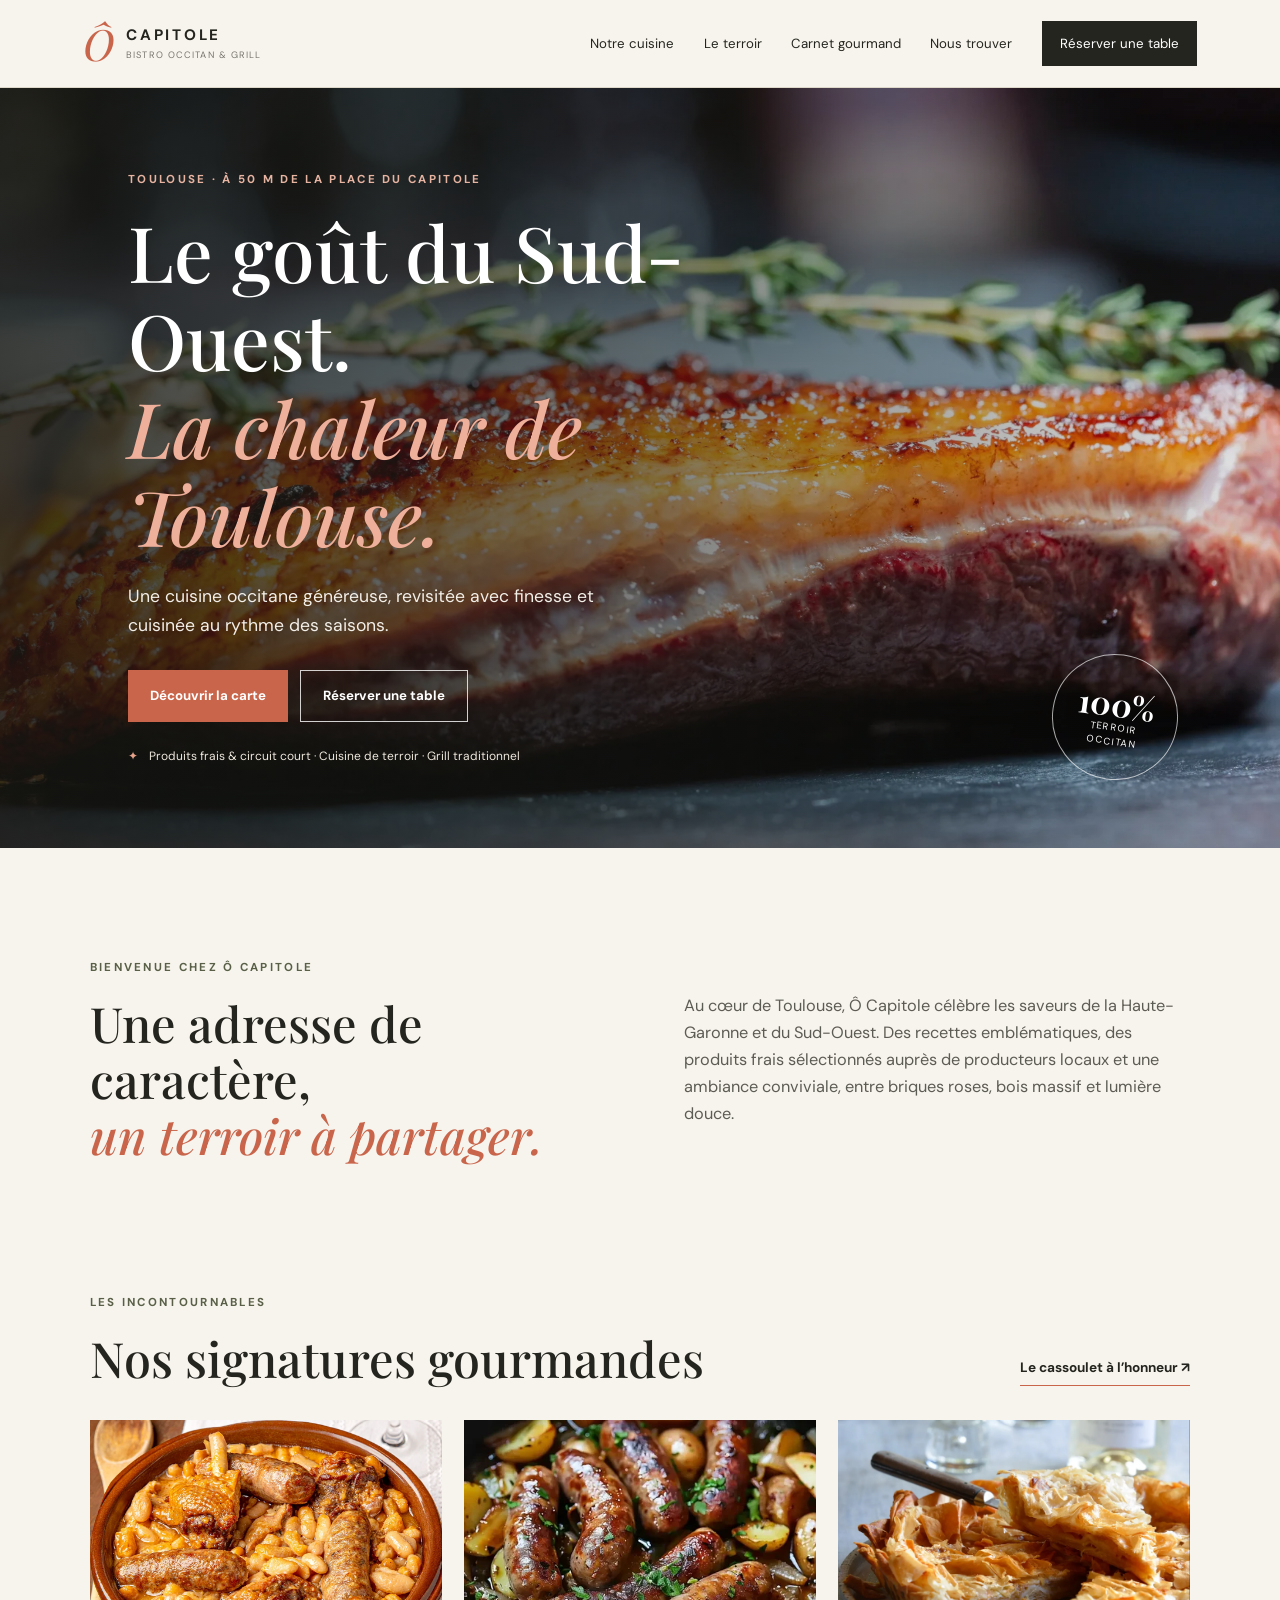
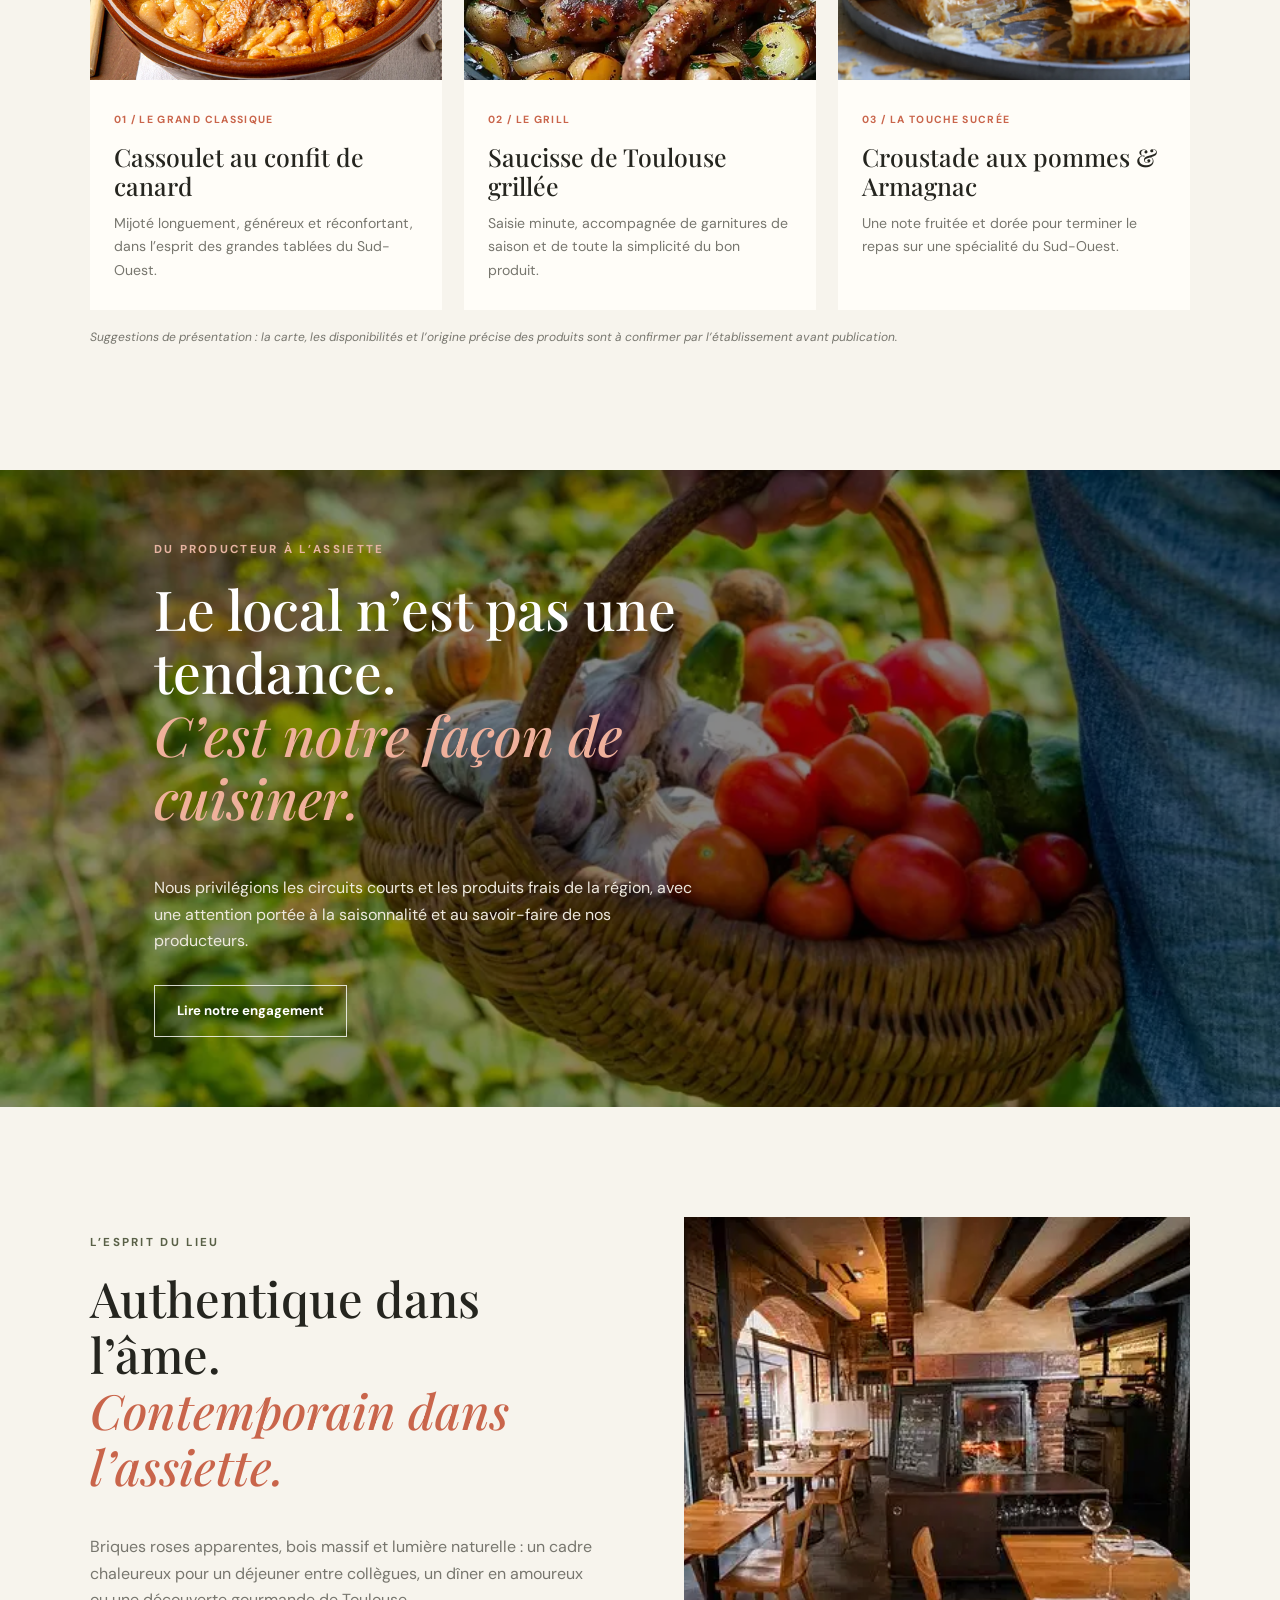
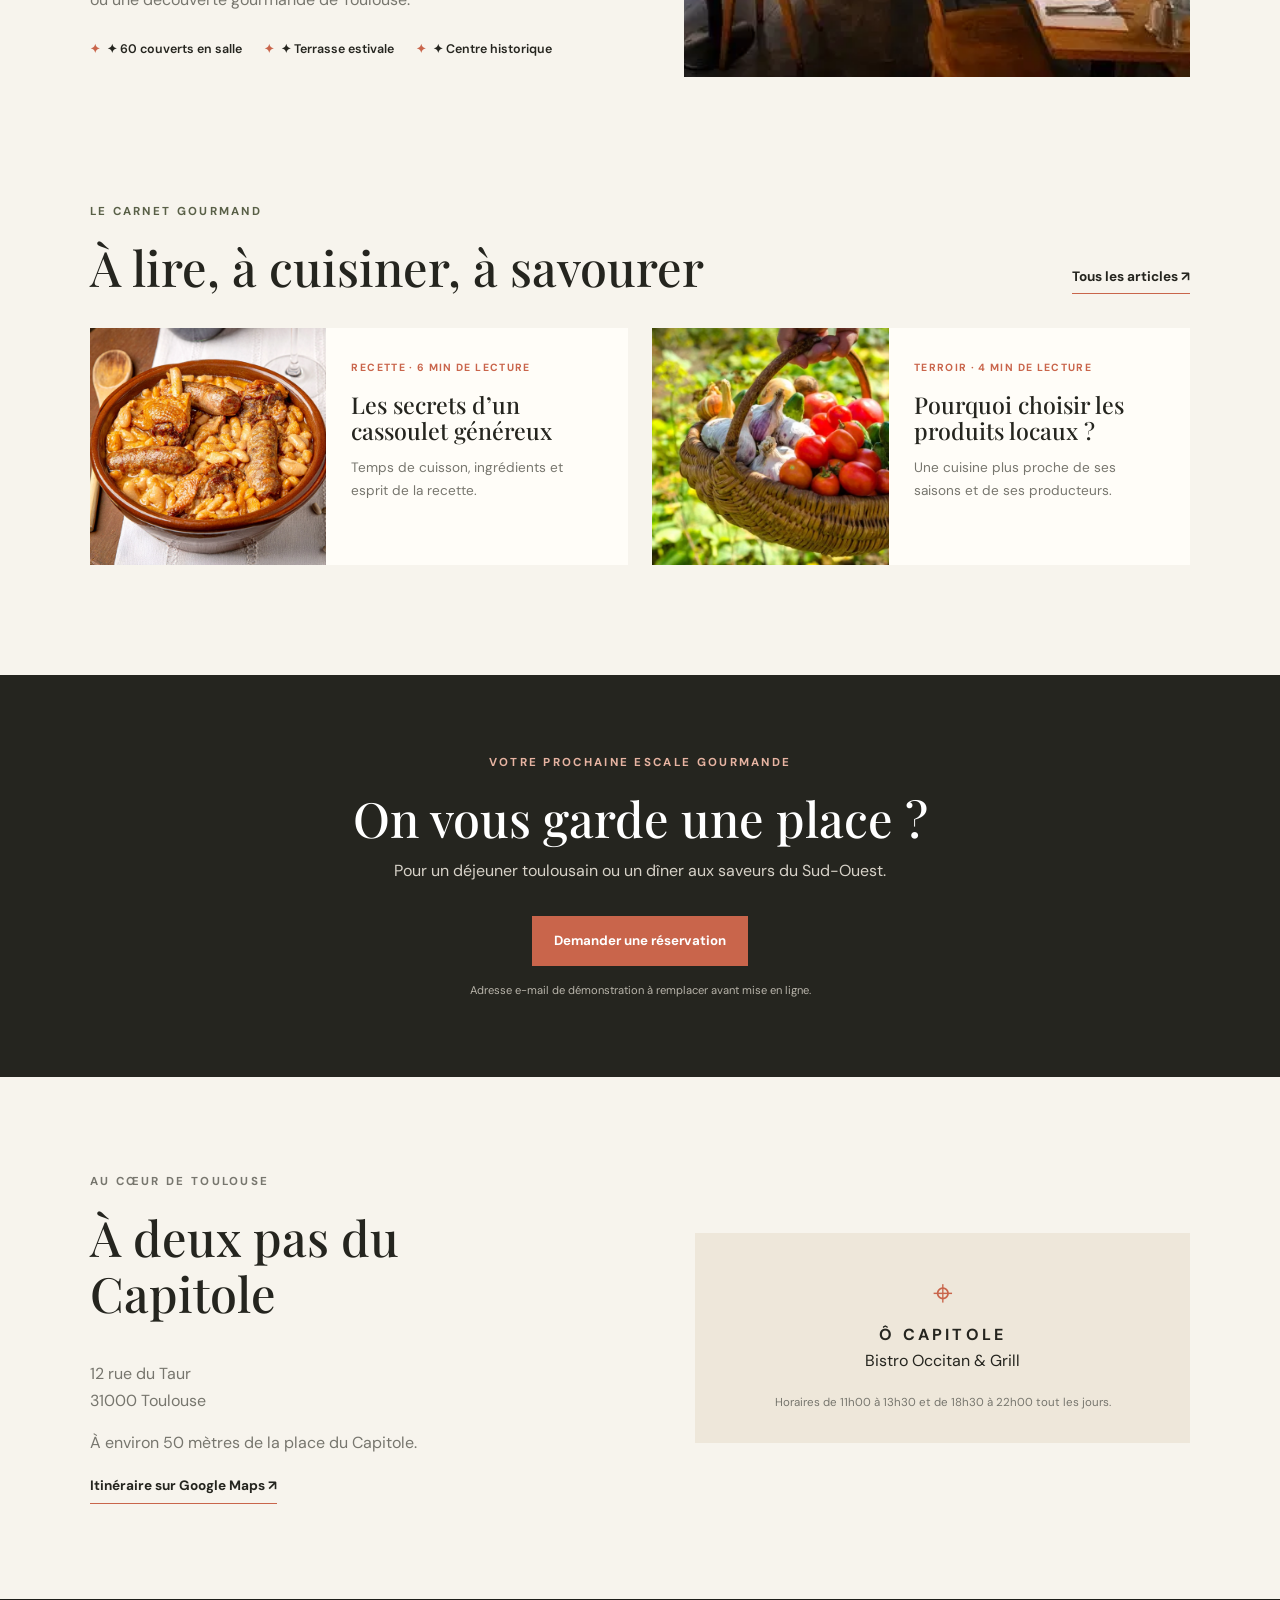
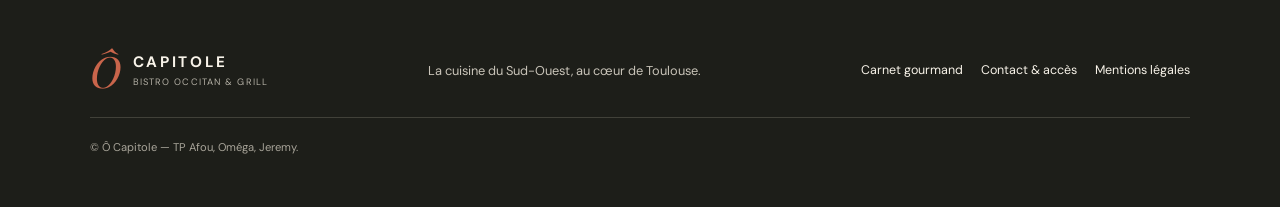
==== index.html @ 816a41f7 "FEAT : First commit" ====
<!doctype html>
<html lang="fr">
<head>
  <meta charset="utf-8">
  <meta name="viewport" content="width=device-width, initial-scale=1">
  <meta name="description" content="Ô Capitole, bistrot occitan & grill à Toulouse, à 50 mètres de la place du Capitole. Cassoulet, saucisse de Toulouse, magret et produits de circuit court.">
  <meta name="theme-color" content="#25251f">
  <title>Ô Capitole — Bistro Occitan & Grill à Toulouse</title>
  <link rel="stylesheet" href="assets/style.css">
</head>
<body>
<header class="site-header">
  <a class="brand" href="index.html" aria-label="Ô Capitole, accueil"><span class="brand-mark">Ô</span><span><strong>CAPITOLE</strong><small>BISTRO OCCITAN & GRILL</small></span></a>
  <button class="menu-toggle" aria-label="Ouvrir le menu" aria-expanded="false">☰</button>
  <nav class="main-nav" aria-label="Navigation principale">
    <a href="#cuisine">Notre cuisine</a><a href="#terroir">Le terroir</a><a href="conseils.html">Carnet gourmand</a><a href="#infos">Nous trouver</a>
    <a class="nav-cta" href="#reservation">Réserver une table</a>
  </nav>
</header>
<main>
  <section class="hero">
    <img class="hero-image" src="./assets/images/o_capitole.webp" alt="Table chaleureuse dressée dans un restaurant gastronomique">
    <div class="hero-shade"></div>
    <div class="hero-content">
      <p class="eyebrow light">TOULOUSE · À 50 M DE LA PLACE DU CAPITOLE</p>
      <h1>Le goût du Sud-Ouest.<br><em>La chaleur de Toulouse.</em></h1>
      <p class="hero-lead">Une cuisine occitane généreuse, revisitée avec finesse et cuisinée au rythme des saisons.</p>
      <div class="hero-actions"><a class="button button-coral" href="#cuisine">Découvrir la carte</a><a class="button button-outline" href="#reservation">Réserver une table</a></div>
      <div class="hero-note"><span>✦</span> Produits frais & circuit court · Cuisine de terroir · Grill traditionnel</div>
    </div>
    <div class="hero-stamp"><strong>100%</strong><span>TERROIR<br>OCCITAN</span></div>
  </section>
  <section class="intro section-wrap" id="terroir">
    <div class="intro-copy"><p class="eyebrow">BIENVENUE CHEZ Ô CAPITOLE</p><h2>Une adresse de caractère,<br><em>un terroir à partager.</em></h2></div>
    <p>Au cœur de Toulouse, Ô Capitole célèbre les saveurs de la Haute-Garonne et du Sud-Ouest. Des recettes emblématiques, des produits frais sélectionnés auprès de producteurs locaux et une ambiance conviviale, entre briques roses, bois massif et lumière douce.</p>
  </section>
  <section class="specialties section-wrap" id="cuisine">
    <div class="section-heading"><div><p class="eyebrow">LES INCONTOURNABLES</p><h2>Nos signatures gourmandes</h2></div><a class="text-link" href="recette-cassoulet.html">Le cassoulet à l’honneur ↗</a></div>
    <div class="dish-grid">
      <article class="dish-card"><img src="./assets/images/Cassoulet-au-confit-de-canard.webp" alt="Un cassoulet généreux aux saveurs du terroir" loading="lazy"><div class="dish-info"><span class="dish-number">01 / LE GRAND CLASSIQUE</span><h3>Cassoulet au confit de canard</h3><p>Mijoté longuement, généreux et réconfortant, dans l’esprit des grandes tablées du Sud-Ouest.</p></div></article>
      <article class="dish-card"><img src="./assets/images/saucisse_toulouse_grillee.webp" alt="La saucisse de Toulouse servie avec une garniture de saison" loading="lazy"><div class="dish-info"><span class="dish-number">02 / LE GRILL</span><h3>Saucisse de Toulouse grillée</h3><p>Saisie minute, accompagnée de garnitures de saison et de toute la simplicité du bon produit.</p></div></article>
      <article class="dish-card"><img src="./assets/images/croustade_pomme_armaniac.webp" alt="Dessert artisanal présenté dans une assiette, traditionnel du sud-ouest" loading="lazy"><div class="dish-info"><span class="dish-number">03 / LA TOUCHE SUCRÉE</span><h3>Croustade aux pommes & Armagnac</h3><p>Une note fruitée et dorée pour terminer le repas sur une spécialité du Sud-Ouest.</p></div></article>
    </div>
    <p class="disclaimer">Suggestions de présentation : la carte, les disponibilités et l’origine précise des produits sont à confirmer par l’établissement avant publication.</p>
  </section>
  <section class="manifesto">
    <img src="./assets/images/produits_locaux.webp" alt="Ambiance conviviale du restaurant" loading="lazy">
    <div class="manifesto-panel"><p class="eyebrow light">DU PRODUCTEUR À L’ASSIETTE</p><h2>Le local n’est pas une tendance.<br><em>C’est notre façon de cuisiner.</em></h2><p>Nous privilégions les circuits courts et les produits frais de la région, avec une attention portée à la saisonnalité et au savoir-faire de nos producteurs.</p><a class="button button-outline" href="producteurs-locaux.html">Lire notre engagement</a></div>
  </section>
  <section class="experience section-wrap">
    <div><p class="eyebrow">L’ESPRIT DU LIEU</p><h2>Authentique dans l’âme.<br><em>Contemporain dans l’assiette.</em></h2><p>Briques roses apparentes, bois massif et lumière naturelle : un cadre chaleureux pour un déjeuner entre collègues, un dîner en amoureux ou une découverte gourmande de Toulouse.</p><div class="features"><span>✦ 60 couverts en salle</span><span>✦ Terrasse estivale</span><span>✦ Centre historique</span></div></div>
    <img src="./assets/images/salle-cheminee.webp" alt="Salle de restaurant conviviale aux matières naturelles" loading="lazy">
  </section>
  <section class="journal section-wrap">
    <div class="section-heading"><div><p class="eyebrow">LE CARNET GOURMAND</p><h2>À lire, à cuisiner, à savourer</h2></div><a class="text-link" href="conseils.html">Tous les articles ↗</a></div>
    <div class="journal-grid">
      <a class="journal-card" href="recette-cassoulet.html"><img src="./assets/images/Cassoulet-au-confit-de-canard.webp" alt="" loading="lazy"><div><span>RECETTE · 6 MIN DE LECTURE</span><h3>Les secrets d’un cassoulet généreux</h3><p>Temps de cuisson, ingrédients et esprit de la recette.</p></div></a>
      <a class="journal-card" href="producteurs-locaux.html"><img src="./assets/images/produits_locaux.webp" alt="" loading="lazy"><div><span>TERROIR · 4 MIN DE LECTURE</span><h3>Pourquoi choisir les produits locaux ?</h3><p>Une cuisine plus proche de ses saisons et de ses producteurs.</p></div></a>
    </div>
  </section>
  <section class="reservation" id="reservation"><p class="eyebrow light">VOTRE PROCHAINE ESCALE GOURMANDE</p><h2>On vous garde une place ?</h2><p>Pour un déjeuner toulousain ou un dîner aux saveurs du Sud-Ouest.</p><a class="button button-coral" href="mailto:bonjour@ocapitole.example?subject=Demande%20de%20r%C3%A9servation">Demander une réservation</a><small>Adresse e-mail de démonstration à remplacer avant mise en ligne.</small></section>
  <section class="location section-wrap" id="infos"><div><p class="eyebrow">AU CŒUR DE TOULOUSE</p><h2>À deux pas du Capitole</h2><p>12 rue du Taur<br>31000 Toulouse</p><p>À environ 50 mètres de la place du Capitole.</p><a class="text-link" href="https://www.google.com/maps/search/?api=1&query=12+rue+du+Taur+31000+Toulouse" target="_blank" rel="noopener">Itinéraire sur Google Maps ↗</a></div><div class="location-note"><span class="location-icon">⌖</span><strong>Ô CAPITOLE</strong><span>Bistro Occitan & Grill</span><small>Horaires de 11h00 à 13h30 et de 18h30 à 22h00 tout les jours.</small></div></section>
</main>
<footer class="site-footer"><a class="brand brand-footer" href="index.html"><span class="brand-mark">Ô</span><span><strong>CAPITOLE</strong><small>BISTRO OCCITAN & GRILL</small></span></a><p>La cuisine du Sud-Ouest, au cœur de Toulouse.</p><div><a href="conseils.html">Carnet gourmand</a><a href="#infos">Contact & accès</a><a href="mentions-legales.html">Mentions légales</a></div><small>© Ô Capitole — TP Afou, Oméga, Jeremy.</small></footer>
<script src="assets/main.js"></script>
</body></html>
---- assets/style.css ----
@import url('https://fonts.googleapis.com/css2?family=DM+Sans:wght@400;500;600;700&family=Playfair+Display:ital,wght@0,500;0,600;0,700;1,500;1,600&display=swap');
:root{--ink:#25251f;--paper:#f7f4ed;--cream:#eee7da;--coral:#c9654b;--olive:#596047;--muted:#77766e;--serif:"Playfair Display",Georgia,serif;--sans:"DM Sans",Arial,sans-serif}
*{box-sizing:border-box}html{scroll-behavior:smooth}body{margin:0;background:var(--paper);color:var(--ink);font-family:var(--sans);line-height:1.65}a{color:inherit;text-decoration:none}img{display:block;max-width:100%;object-fit:cover}h1,h2,h3,p{margin-top:0}h1,h2,h3{font-family:var(--serif);font-weight:500;line-height:1.15}h1{font-size:clamp(2.7rem,6vw,5.6rem)}h2{font-size:clamp(2rem,3.8vw,3.3rem)}h3{font-size:1.55rem}em{color:var(--coral);font-weight:500}.site-header{height:88px;padding:0 6.5%;display:flex;align-items:center;justify-content:space-between;background:var(--paper);position:relative;z-index:10;border-bottom:1px solid #ded8cb}.brand{display:flex;gap:10px;align-items:center;letter-spacing:.12em}.brand-mark{font-family:var(--serif);font-size:2.7rem;line-height:1;color:var(--coral);font-style:italic}.brand strong,.brand small{display:block}.brand strong{font-size:.95rem;letter-spacing:.18em}.brand small{font-size:.58rem;letter-spacing:.12em;color:var(--muted)}.main-nav{display:flex;align-items:center;gap:clamp(14px,2.3vw,32px);font-size:.83rem}.main-nav a:not(.nav-cta):hover,.text-link:hover{color:var(--coral)}.nav-cta{padding:12px 18px;background:var(--ink);color:#fff!important}.menu-toggle{display:none;background:none;border:0;font-size:1.5rem}.hero{height:min(760px,calc(100vh - 88px));min-height:600px;position:relative;display:flex;align-items:center;color:white;overflow:hidden}.hero-image,.hero-shade,.page-hero>img,.page-hero-overlay,.article-hero>img,.article-hero-shade{position:absolute;inset:0;width:100%;height:100%}.hero-image{object-position:center 58%}.hero-shade{background:linear-gradient(90deg,rgba(20,22,18,.83) 0%,rgba(20,22,18,.57) 48%,rgba(20,22,18,.1) 100%)}.hero-content{position:relative;z-index:1;margin-left:10%;max-width:760px;padding:40px 24px 40px 0}.eyebrow{font-size:.72rem;letter-spacing:.2em;font-weight:700;color:var(--olive);margin-bottom:18px}.eyebrow.light{color:#e7b4a2}.hero h1{margin-bottom:22px}.hero h1 em,.manifesto h2 em,.page-hero h1 em,.article-hero h1 em{color:#efb09b}.hero-lead{font-size:1.1rem;max-width:520px;color:#f2eee8}.hero-actions{display:flex;gap:12px;flex-wrap:wrap;margin:30px 0 25px}.button{display:inline-flex;align-items:center;justify-content:center;padding:14px 22px;font-size:.83rem;font-weight:700;transition:transform .2s,background .2s}.button:hover{transform:translateY(-2px)}.button-coral{background:var(--coral);color:#fff}.button-outline{border:1px solid rgba(255,255,255,.8);color:white}.button-dark{background:var(--ink);color:white}.hero-note{font-size:.75rem;color:#eee7dc}.hero-note span{color:#e7a28a;margin-right:8px}.hero-stamp{position:absolute;right:8%;bottom:9%;z-index:2;border:1px solid rgba(255,255,255,.65);border-radius:50%;width:126px;height:126px;display:flex;flex-direction:column;align-items:center;justify-content:center;text-align:center;transform:rotate(8deg)}.hero-stamp strong{font-family:var(--serif);font-size:2rem;line-height:1.1}.hero-stamp span{font-size:.6rem;letter-spacing:.15em;line-height:1.4}.section-wrap{width:min(1180px,86%);margin:0 auto}.intro{display:grid;grid-template-columns:1fr 1fr;gap:8%;align-items:center;padding:110px 0}.intro h2{margin:0}.intro>p{font-size:1.02rem;color:#5d5c54;max-width:540px;margin:0}.specialties{padding:20px 0 110px}.section-heading{display:flex;justify-content:space-between;align-items:end;gap:25px;margin-bottom:34px}.section-heading h2{margin-bottom:0}.text-link{font-size:.85rem;font-weight:700;border-bottom:1px solid var(--coral);padding-bottom:5px;display:inline-block}.dish-grid{display:grid;grid-template-columns:repeat(3,1fr);gap:22px}.dish-card{background:#fffdf8}.dish-card img{width:100%;height:260px}.dish-info{padding:25px 24px 28px}.dish-number,.journal-card span,.article-teaser-body>span{font-size:.65rem;font-weight:700;letter-spacing:.13em;color:var(--coral)}.dish-info h3{margin:12px 0}.dish-info p{font-size:.88rem;color:var(--muted);margin-bottom:0}.disclaimer{font-size:.75rem;color:#77766e;font-style:italic;margin-top:18px}.manifesto{position:relative;min-height:550px;display:flex;align-items:center;color:white;overflow:hidden}.manifesto>img{position:absolute;inset:0;width:100%;height:100%;filter:brightness(.53)}.manifesto-panel{position:relative;max-width:690px;margin-left:12%;padding:70px 30px 70px 0}.manifesto h2{font-size:clamp(2.2rem,4.3vw,3.8rem)}.manifesto-panel>p:not(.eyebrow){max-width:540px;color:#eee9df}.manifesto .button{margin-top:14px}.experience{display:grid;grid-template-columns:1fr 1fr;gap:8%;align-items:center;padding:110px 0}.experience p:not(.eyebrow){color:var(--muted)}.experience img{height:460px;width:100%}.features{display:flex;flex-wrap:wrap;gap:12px 22px;margin-top:26px;font-size:.78rem;font-weight:600}.features span:before{content:"✦";color:var(--coral);margin-right:7px}.journal{padding:15px 0 110px}.journal-grid{display:grid;grid-template-columns:1fr 1fr;gap:24px}.journal-card{display:grid;grid-template-columns:44% 1fr;background:#fffdf8}.journal-card img{height:100%;min-height:230px;width:100%}.journal-card>div{padding:25px}.journal-card h3{margin:12px 0;font-size:1.45rem}.journal-card p{color:var(--muted);font-size:.85rem;margin:0}.reservation{padding:78px 20px;text-align:center;background:var(--ink);color:white}.reservation h2{margin-bottom:12px}.reservation>p:not(.eyebrow){color:#d7d2c8}.reservation .button{margin-top:15px}.reservation small{display:block;margin-top:15px;font-size:.7rem;color:#b8b4aa}.location{display:grid;grid-template-columns:1fr 1fr;gap:10%;padding:95px 0;align-items:center}.location p{color:var(--muted)}.location-note{min-height:210px;background:var(--cream);display:flex;flex-direction:column;align-items:center;justify-content:center;text-align:center;padding:28px}.location-icon{font-size:2.2rem;color:var(--coral)}.location-note strong{letter-spacing:.2em}.location-note small{font-size:.72rem;color:var(--muted);margin-top:18px}.site-footer{background:#1d1e19;color:#f8f3e9;padding:50px 7%;display:flex;align-items:center;justify-content:space-between;gap:25px;flex-wrap:wrap}.brand-footer small{color:#b5b1a6}.site-footer p{font-size:.8rem;color:#c9c4b9;margin:0}.site-footer>div{display:flex;gap:18px;font-size:.78rem}.site-footer>small{width:100%;border-top:1px solid #414139;padding-top:20px;color:#a8a499;font-size:.7rem}.page-hero{height:430px;position:relative;display:flex;align-items:center;color:white;overflow:hidden}.page-hero>img{filter:brightness(.47)}.page-hero-overlay{background:linear-gradient(90deg,rgba(20,22,18,.65),transparent)}.page-hero>div:last-child{position:relative;margin-left:10%;max-width:740px;padding-right:25px}.page-hero h1{margin-bottom:10px}.page-hero p:last-child{margin-bottom:0}.article-list{padding:90px 0 110px}.article-grid{display:grid;grid-template-columns:repeat(2,1fr);gap:28px}.article-teaser{background:#fffdf8}.article-teaser>a:first-child img{width:100%;height:290px}.article-teaser-body{padding:27px}.article-teaser-body h2{font-size:1.7rem;margin:12px 0}.article-teaser-body h2 a:hover{color:var(--coral)}.article-teaser-body p{color:var(--muted);font-size:.9rem}.draft-note{font-style:italic;font-size:.78rem}.article-hero{position:relative;min-height:530px;display:flex;align-items:end;color:white;overflow:hidden}.article-hero>img{filter:brightness(.45)}.article-hero-shade{background:linear-gradient(0deg,rgba(19,20,17,.86),rgba(19,20,17,.05) 100%)}.article-hero>div:last-child{position:relative;max-width:900px;margin:0 auto;width:80%;padding:60px 0}.article-hero h1{font-size:clamp(2.4rem,5vw,4.5rem);max-width:900px;margin:15px 0}.article-hero>div:last-child>p:last-child{max-width:650px;color:#eee8dd}.back-link{font-size:.8rem;border-bottom:1px solid rgba(255,255,255,.7);padding-bottom:4px}.prose{max-width:760px;margin:0 auto}.article-body{padding:70px 24px 90px}.prose p,.prose li{color:#56564f}.prose .lead{font-family:var(--serif);font-size:1.4rem;line-height:1.5;color:var(--ink)}.prose h2{font-size:2rem;margin-top:45px;margin-bottom:16px}.prose li{padding-left:5px;margin-bottom:9px}.prose ul,.prose ol{padding-left:24px}.recipe-meta{display:flex;gap:12px;flex-wrap:wrap;margin:28px 0;padding:20px 0;border-top:1px solid #d9d2c5;border-bottom:1px solid #d9d2c5}.recipe-meta span{display:flex;flex-direction:column;min-width:130px;font-size:.83rem}.recipe-meta strong{font-size:.68rem;letter-spacing:.1em;text-transform:uppercase;color:var(--olive)}blockquote{font-family:var(--serif);font-size:1.55rem;line-height:1.5;border-left:3px solid var(--coral);padding:8px 0 8px 25px;margin:38px 0;color:var(--olive)}.related{padding:0 0 90px}.related h2{margin-bottom:20px}.legal{padding:70px 0 100px;min-height:65vh}.legal h1{font-size:3.4rem}.legal h2{font-size:1.7rem;margin-top:30px}.legal p{max-width:800px}
@media(max-width:900px){.site-header{padding:0 5%;height:78px}.menu-toggle{display:block;cursor:pointer}.main-nav{display:none;position:absolute;top:78px;left:0;right:0;background:var(--paper);padding:24px 6%;align-items:stretch;flex-direction:column;gap:18px;border-bottom:1px solid #ded8cb}.main-nav.is-open{display:flex}.nav-cta{text-align:center}.hero{min-height:620px}.hero-content{margin-left:7%;max-width:650px}.hero-stamp{right:5%;bottom:5%;width:100px;height:100px}.intro{padding:80px 0;gap:5%}.dish-grid{gap:14px}.dish-card img{height:210px}.dish-info{padding:20px 17px}.dish-info h3{font-size:1.3rem}.experience{padding:80px 0;gap:5%}.experience img{height:390px}.journal-card{grid-template-columns:1fr}.journal-card img{height:200px}.journal-card>div{padding:20px}.site-footer{align-items:flex-start}.site-footer p{width:100%}}
@media(max-width:620px){.hero{min-height:660px;height:auto}.hero-content{margin-left:7%;padding:65px 22px 110px 0}.hero-shade{background:linear-gradient(90deg,rgba(20,22,18,.83),rgba(20,22,18,.36))}.hero-stamp{width:80px;height:80px;right:5%;bottom:4%}.hero-stamp strong{font-size:1.35rem}.hero-stamp span{font-size:.48rem}.hero-note{max-width:280px}.intro,.experience,.location{grid-template-columns:1fr;gap:24px}.intro{padding:70px 0}.specialties{padding-bottom:70px}.section-heading{align-items:flex-start;flex-direction:column}.dish-grid,.article-grid{grid-template-columns:1fr}.dish-card img{height:260px}.manifesto{min-height:590px}.manifesto-panel{margin-left:7%;padding-right:7%}.experience{padding:70px 0}.experience img{height:300px}.journal{padding-bottom:70px}.journal-grid{grid-template-columns:1fr}.journal-card{grid-template-columns:40% 1fr}.journal-card img{height:100%;min-height:210px}.journal-card h3{font-size:1.15rem}.journal-card>div{padding:17px}.location{padding:70px 0}.site-footer{padding:40px 7%;gap:18px}.site-footer>div{flex-wrap:wrap}.page-hero{height:380px}.page-hero>div:last-child{margin-left:7%}.article-hero{min-height:520px}.article-hero>div:last-child{width:86%;padding:45px 0}.article-body{padding:50px 7% 70px}.prose .lead{font-size:1.2rem}.prose h2{font-size:1.7rem}.recipe-meta{gap:15px}.recipe-meta span{min-width:42%}}
@media(prefers-reduced-motion:reduce){html{scroll-behavior:auto}*,*::before,*::after{transition:none!important}}
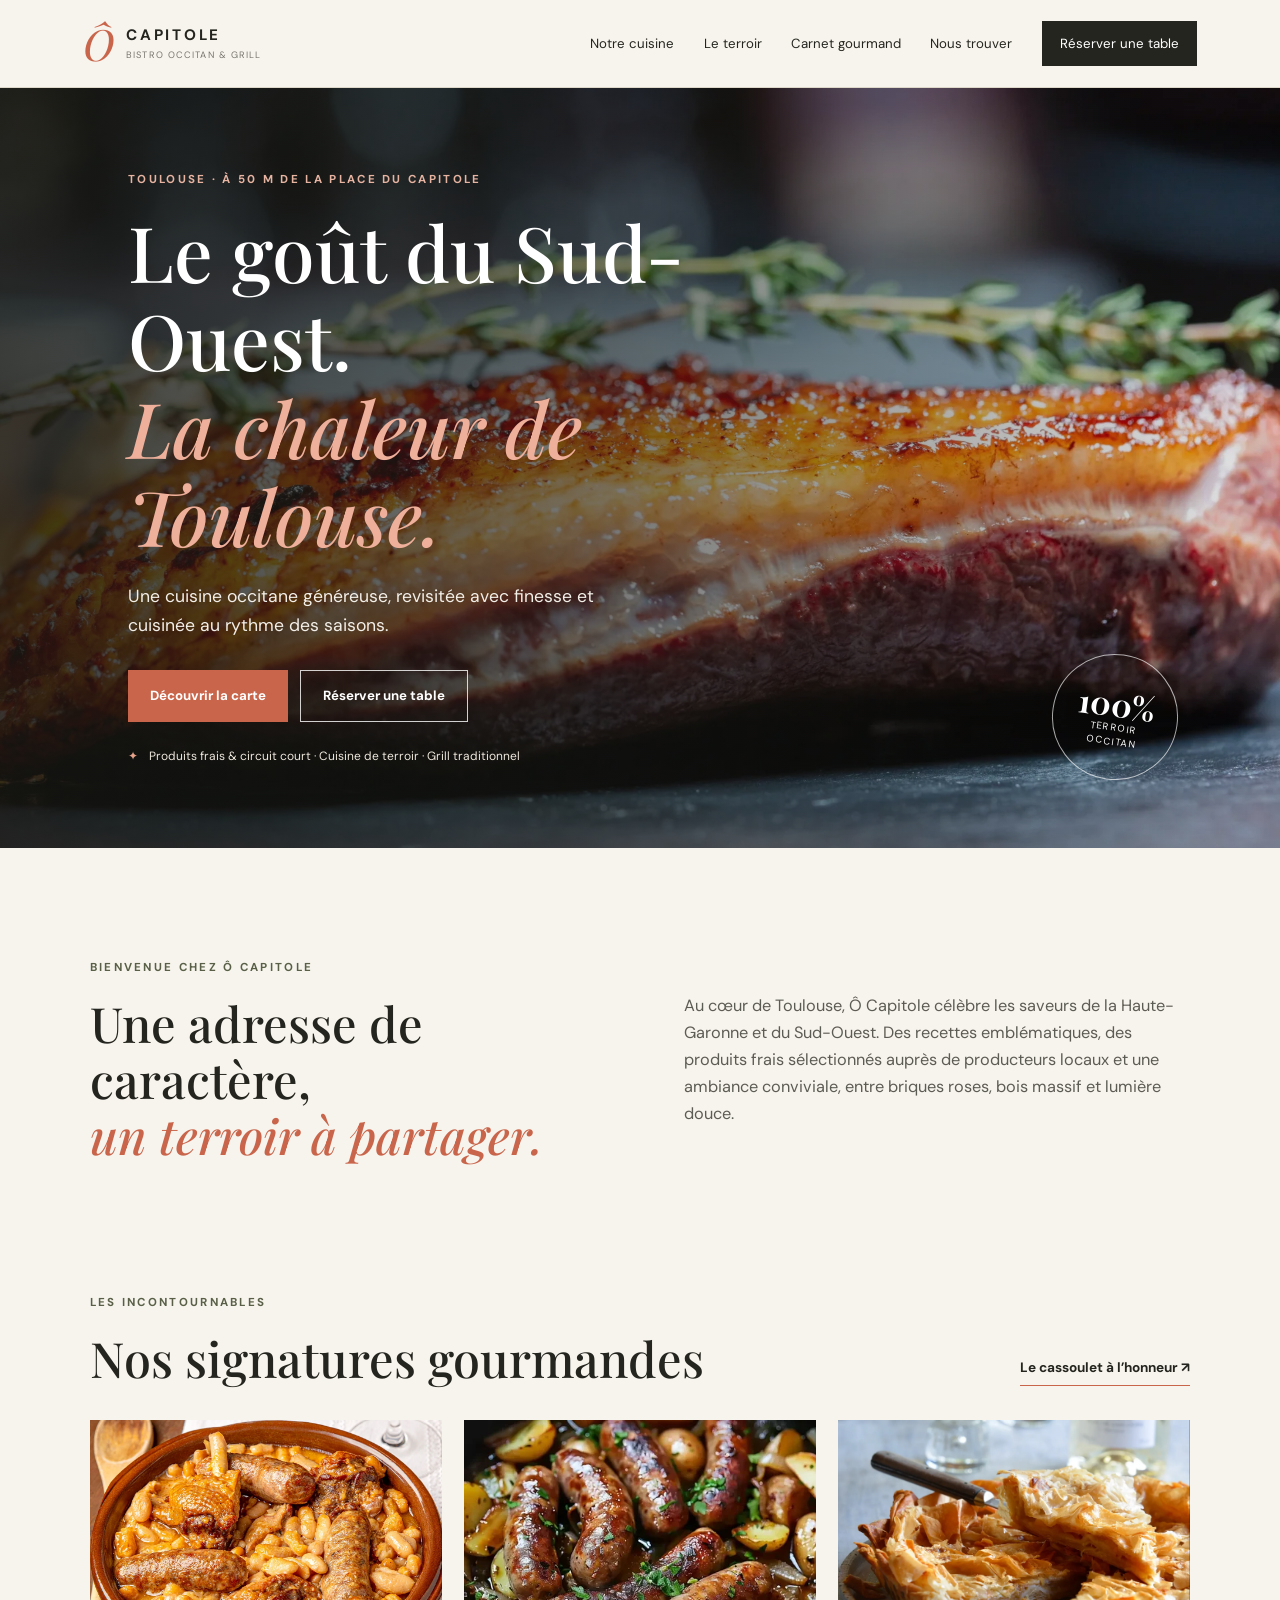
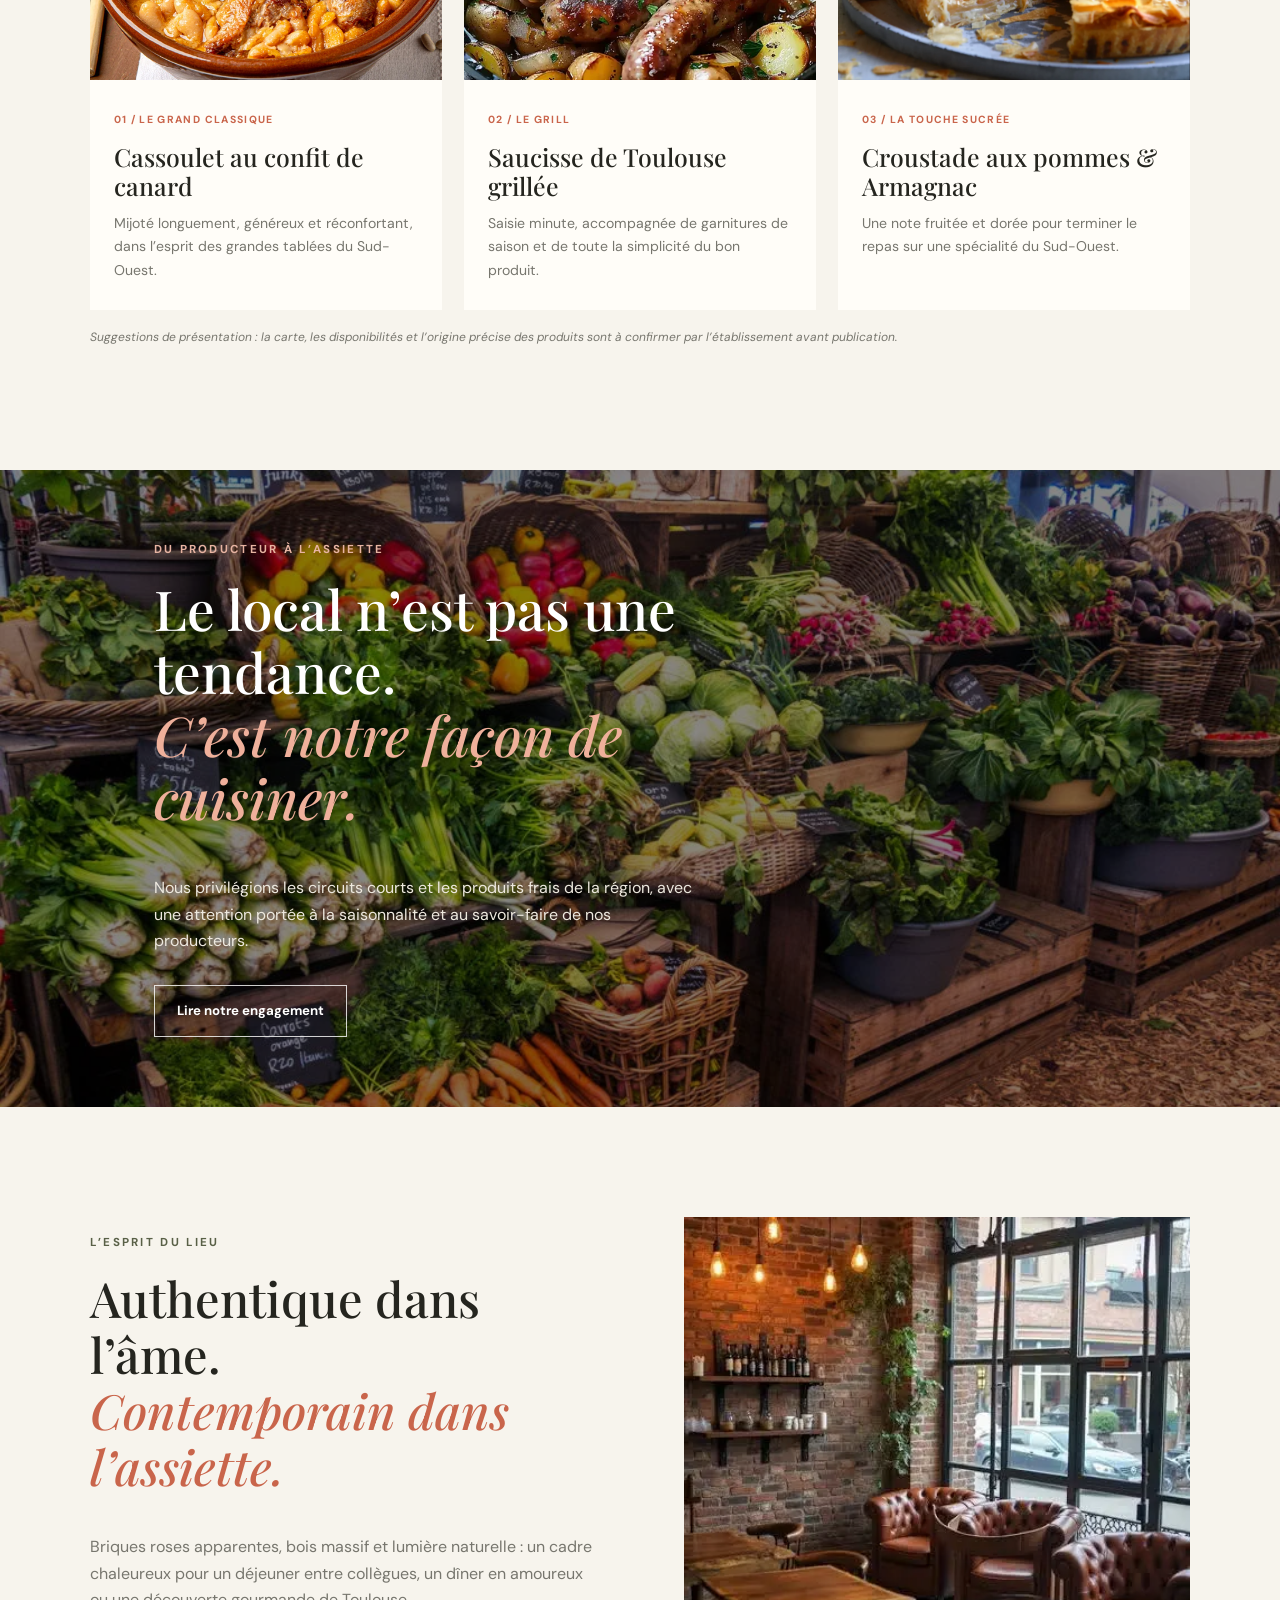
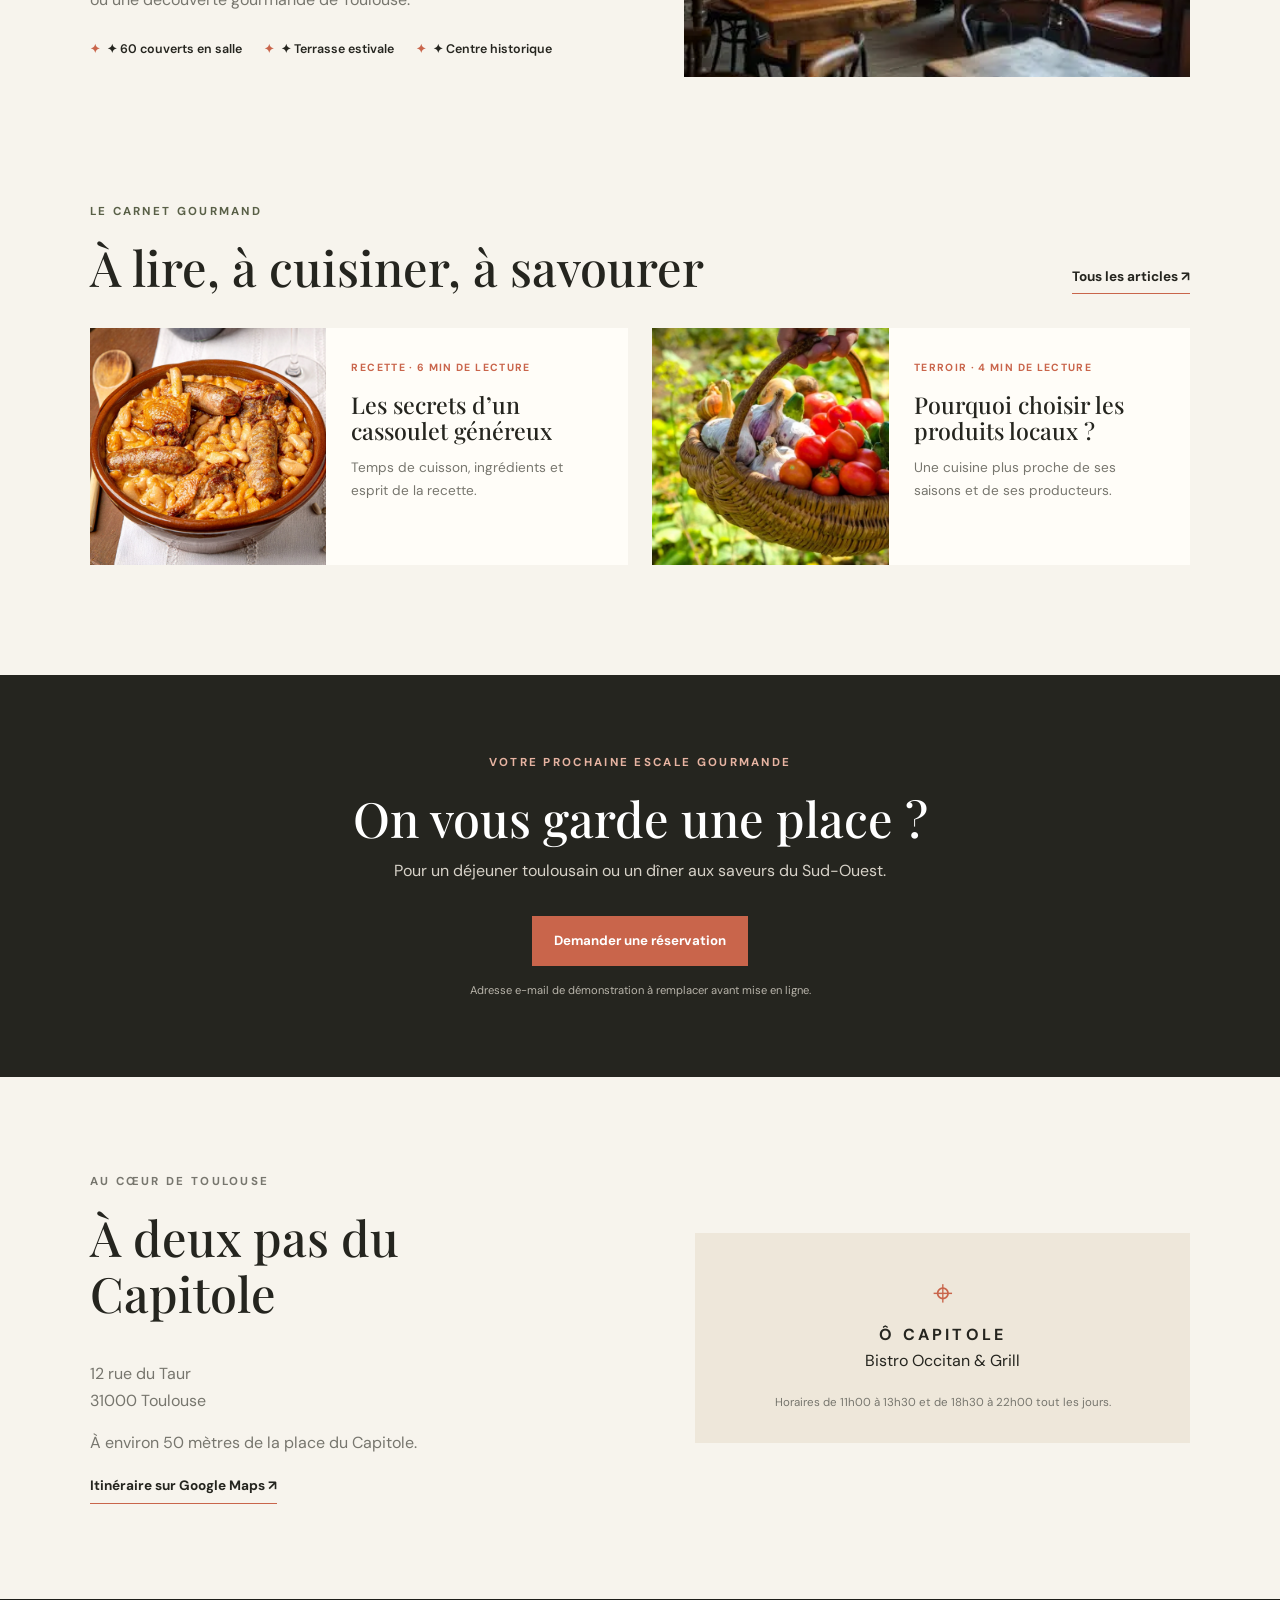
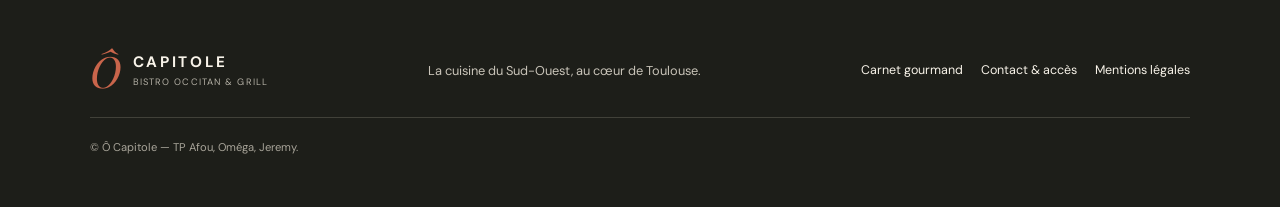
==== commit ca634dad: "UPDATE : Mise à jour des images converti en webp" ====
--- a/index.html
+++ b/index.html
@@ -44,12 +44,12 @@
     <p class="disclaimer">Suggestions de présentation : la carte, les disponibilités et l’origine précise des produits sont à confirmer par l’établissement avant publication.</p>
   </section>
   <section class="manifesto">
-    <img src="./assets/images/produits_locaux.webp" alt="Ambiance conviviale du restaurant" loading="lazy">
+    <img src="./assets/images/produit-locaux1.webp" alt="Ambiance conviviale du restaurant" loading="lazy">
     <div class="manifesto-panel"><p class="eyebrow light">DU PRODUCTEUR À L’ASSIETTE</p><h2>Le local n’est pas une tendance.<br><em>C’est notre façon de cuisiner.</em></h2><p>Nous privilégions les circuits courts et les produits frais de la région, avec une attention portée à la saisonnalité et au savoir-faire de nos producteurs.</p><a class="button button-outline" href="producteurs-locaux.html">Lire notre engagement</a></div>
   </section>
   <section class="experience section-wrap">
     <div><p class="eyebrow">L’ESPRIT DU LIEU</p><h2>Authentique dans l’âme.<br><em>Contemporain dans l’assiette.</em></h2><p>Briques roses apparentes, bois massif et lumière naturelle : un cadre chaleureux pour un déjeuner entre collègues, un dîner en amoureux ou une découverte gourmande de Toulouse.</p><div class="features"><span>✦ 60 couverts en salle</span><span>✦ Terrasse estivale</span><span>✦ Centre historique</span></div></div>
-    <img src="./assets/images/salle-cheminee.webp" alt="Salle de restaurant conviviale aux matières naturelles" loading="lazy">
+    <img src="./assets/images/restaurant3.webp" alt="Salle de restaurant conviviale aux matières naturelles" loading="lazy">
   </section>
   <section class="journal section-wrap">
     <div class="section-heading"><div><p class="eyebrow">LE CARNET GOURMAND</p><h2>À lire, à cuisiner, à savourer</h2></div><a class="text-link" href="conseils.html">Tous les articles ↗</a></div>
